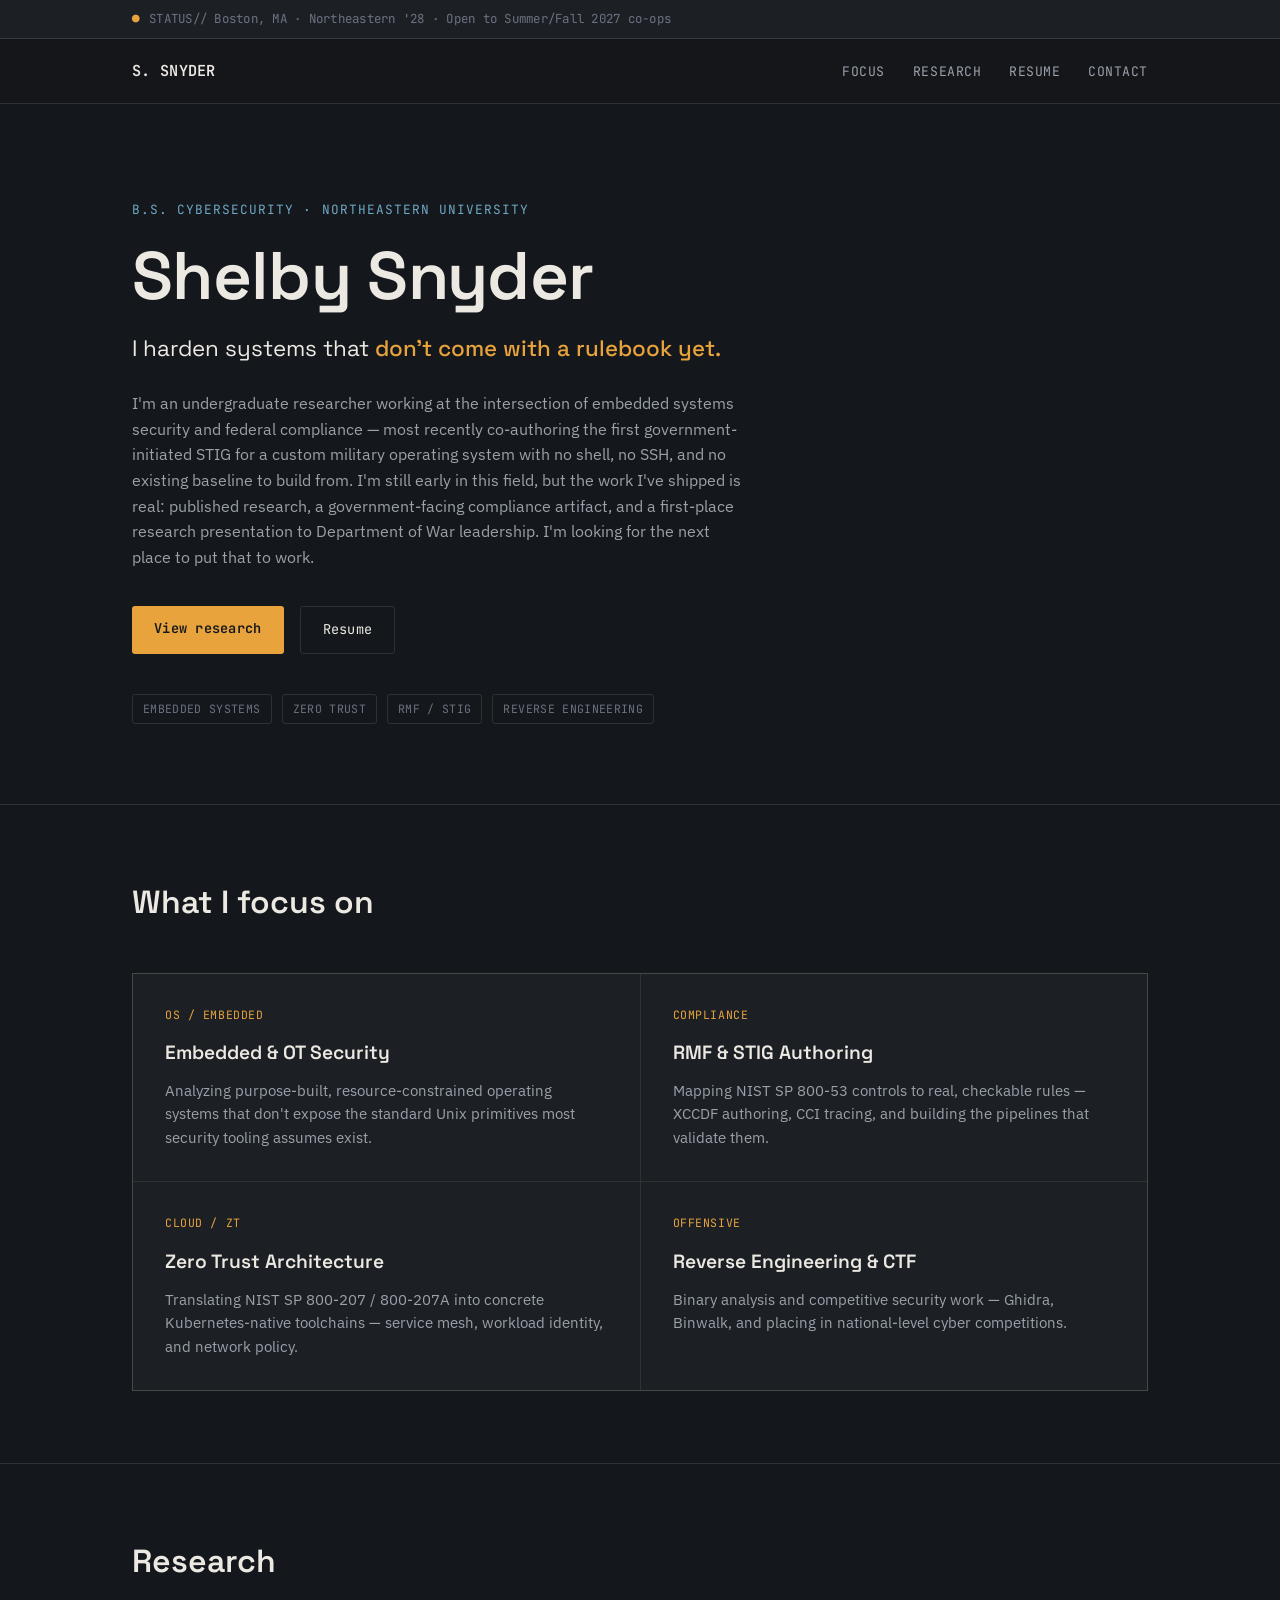
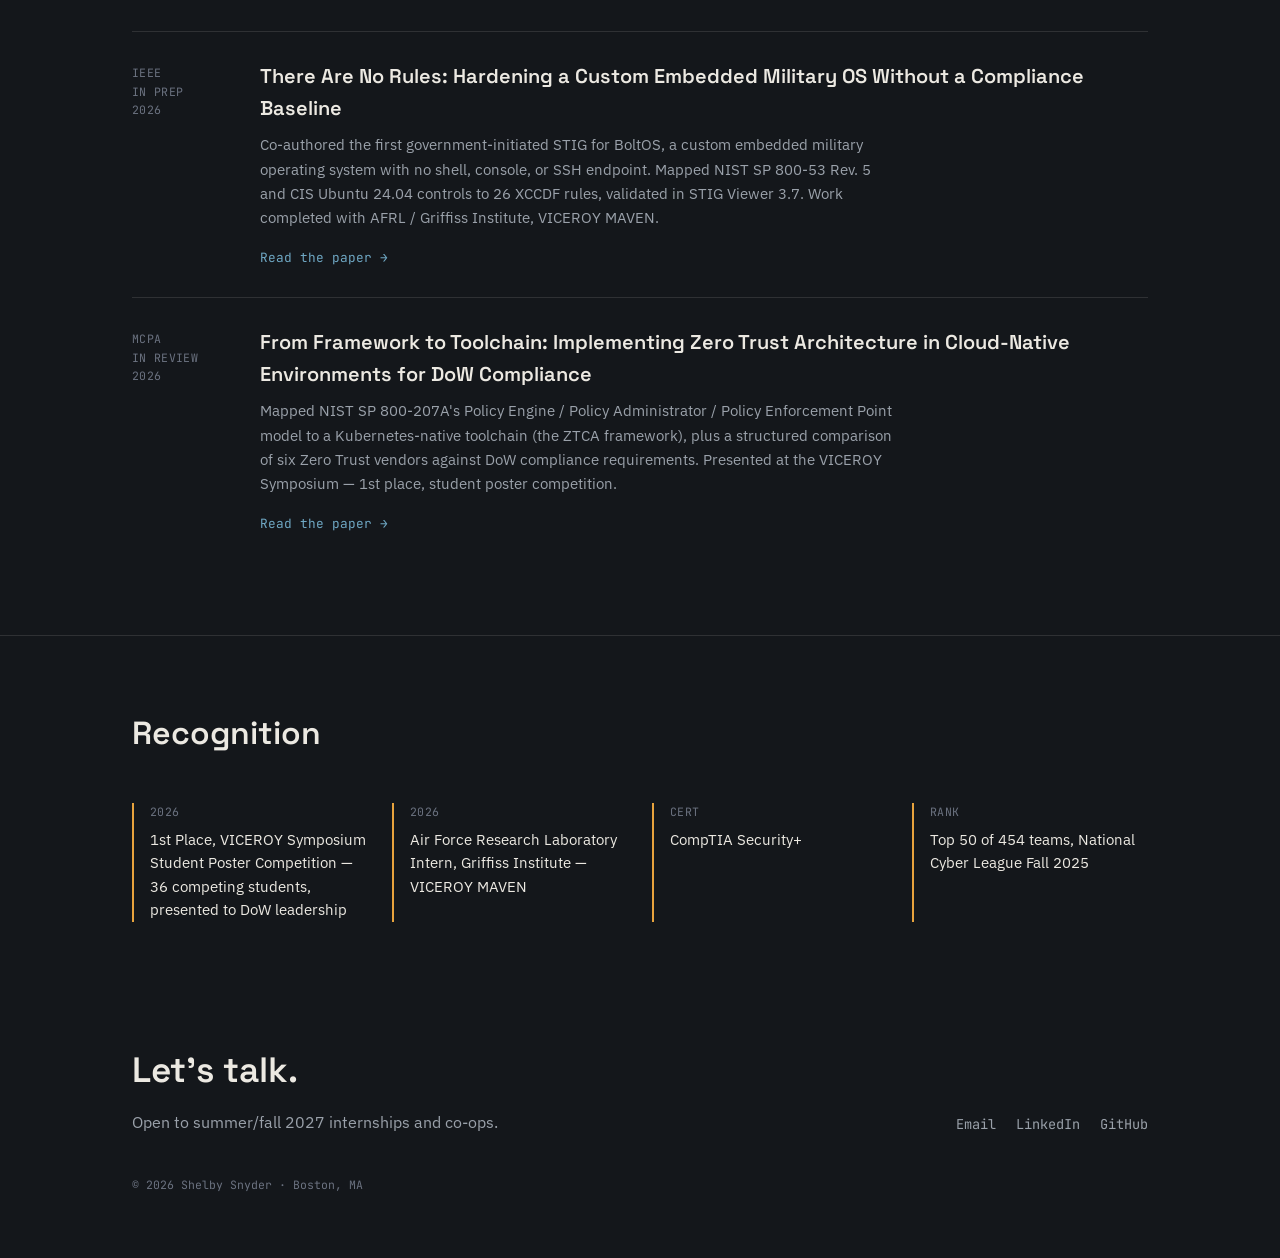
==== portfolio/index.html @ 6907a254 "Home page" ====
<!DOCTYPE html>
<html lang="en">
<head>
<meta charset="UTF-8" />
<meta name="viewport" content="width=device-width, initial-scale=1.0" />
<title>Shelby Snyder — Cybersecurity</title>
<meta name="description" content="Shelby Snyder — cybersecurity undergraduate researcher focused on embedded systems security, compliance frameworks, and Zero Trust architecture." />
<link rel="preconnect" href="https://fonts.googleapis.com">
<link rel="preconnect" href="https://fonts.gstatic.com" crossorigin>
<link href="https://fonts.googleapis.com/css2?family=Space+Grotesk:wght@400;500;600;700&family=IBM+Plex+Sans:wght@400;500;600&family=JetBrains+Mono:wght@400;500;600&display=swap" rel="stylesheet">
<style>
  :root {
    --bg: #14171B;
    --bg-panel: #1C2025;
    --bg-panel-2: #21262C;
    --text: #ECE9E2;
    --text-dim: #9AA1AA;
    --text-faint: #6B7280;
    --amber: #E8A33D;
    --blue: #6FA8C4;
    --line: rgba(236, 233, 226, 0.12);
    --font-display: 'Space Grotesk', sans-serif;
    --font-body: 'IBM Plex Sans', sans-serif;
    --font-mono: 'JetBrains Mono', monospace;
  }

  * { margin: 0; padding: 0; box-sizing: border-box; }

  html { scroll-behavior: smooth; }

  body {
    background: var(--bg);
    color: var(--text);
    font-family: var(--font-body);
    line-height: 1.6;
    -webkit-font-smoothing: antialiased;
  }

  a { color: inherit; text-decoration: none; }

  :focus-visible {
    outline: 2px solid var(--amber);
    outline-offset: 3px;
  }

  .wrap {
    max-width: 1080px;
    margin: 0 auto;
    padding: 0 32px;
  }

  /* ---------- NAV ---------- */
  header {
    position: sticky;
    top: 0;
    z-index: 10;
    background: rgba(20, 23, 27, 0.9);
    backdrop-filter: blur(8px);
    border-bottom: 1px solid var(--line);
  }

  nav.wrap {
    display: flex;
    justify-content: space-between;
    align-items: center;
    padding-top: 20px;
    padding-bottom: 20px;
    flex-wrap: wrap;
    gap: 12px;
  }

  .logo {
    font-family: var(--font-mono);
    font-size: 0.95rem;
    font-weight: 600;
    letter-spacing: 0.02em;
  }

  .nav-links {
    display: flex;
    gap: 28px;
    list-style: none;
    font-family: var(--font-mono);
    font-size: 0.82rem;
    letter-spacing: 0.04em;
    text-transform: uppercase;
  }

  .nav-links a {
    color: var(--text-dim);
    transition: color 0.15s ease;
  }

  .nav-links a:hover { color: var(--amber); }

  /* ---------- STATUS STRIP ---------- */
  .status-strip {
    background: var(--bg-panel);
    border-bottom: 1px solid var(--line);
    font-family: var(--font-mono);
    font-size: 0.78rem;
    color: var(--text-faint);
    letter-spacing: 0.02em;
  }

  .status-strip .wrap {
    padding-top: 9px;
    padding-bottom: 9px;
    display: flex;
    align-items: center;
    gap: 10px;
    flex-wrap: wrap;
  }

  .status-strip .dot {
    color: var(--amber);
    animation: blink 2.4s step-start infinite;
  }

  @media (prefers-reduced-motion: reduce) {
    .status-strip .dot { animation: none; }
    html { scroll-behavior: auto; }
  }

  @keyframes blink {
    50% { opacity: 0.25; }
  }

  /* ---------- HERO ---------- */
  .hero {
    padding: 96px 0 80px;
    border-bottom: 1px solid var(--line);
  }

  .eyebrow {
    font-family: var(--font-mono);
    font-size: 0.8rem;
    color: var(--blue);
    letter-spacing: 0.08em;
    text-transform: uppercase;
    margin-bottom: 20px;
  }

  h1 {
    font-family: var(--font-display);
    font-size: clamp(2.6rem, 6vw, 4.2rem);
    font-weight: 600;
    line-height: 1.05;
    letter-spacing: -0.01em;
    margin-bottom: 20px;
  }

  .thesis {
    font-family: var(--font-display);
    font-size: clamp(1.15rem, 2vw, 1.4rem);
    color: var(--text);
    font-weight: 400;
    max-width: 640px;
    margin-bottom: 24px;
  }

  .thesis strong {
    color: var(--amber);
    font-weight: 500;
  }

  .bio {
    max-width: 620px;
    color: var(--text-dim);
    font-size: 1rem;
    margin-bottom: 36px;
  }

  .cta-row {
    display: flex;
    gap: 16px;
    flex-wrap: wrap;
    margin-bottom: 40px;
  }

  .btn {
    font-family: var(--font-mono);
    font-size: 0.85rem;
    letter-spacing: 0.02em;
    padding: 12px 22px;
    border-radius: 3px;
    transition: all 0.15s ease;
    display: inline-block;
  }

  .btn-primary {
    background: var(--amber);
    color: #14171B;
    font-weight: 600;
  }

  .btn-primary:hover { background: #f0b558; }

  .btn-secondary {
    border: 1px solid var(--line);
    color: var(--text);
  }

  .btn-secondary:hover { border-color: var(--blue); color: var(--blue); }

  .tag-row {
    display: flex;
    gap: 10px;
    flex-wrap: wrap;
  }

  .tag {
    font-family: var(--font-mono);
    font-size: 0.72rem;
    letter-spacing: 0.03em;
    color: var(--text-faint);
    border: 1px solid var(--line);
    padding: 5px 10px;
    border-radius: 3px;
    text-transform: uppercase;
  }

  /* ---------- SECTION HEADERS ---------- */
  section { padding: 72px 0; border-bottom: 1px solid var(--line); }
  section:last-of-type { border-bottom: none; }

  .section-head {
    margin-bottom: 44px;
  }

  .section-head h2 {
    font-family: var(--font-display);
    font-size: clamp(1.5rem, 3vw, 2rem);
    font-weight: 600;
  }

  /* ---------- FOCUS GRID ---------- */
  .focus-grid {
    display: grid;
    grid-template-columns: repeat(2, 1fr);
    gap: 1px;
    background: var(--line);
    border: 1px solid var(--line);
  }

  .focus-card {
    background: var(--bg-panel);
    padding: 32px;
    opacity: 0;
    transform: translateY(12px);
    transition: opacity 0.5s ease, transform 0.5s ease;
  }

  .focus-card.visible { opacity: 1; transform: translateY(0); }

  .focus-tag {
    font-family: var(--font-mono);
    font-size: 0.72rem;
    color: var(--amber);
    letter-spacing: 0.05em;
    margin-bottom: 14px;
    display: block;
  }

  .focus-card h3 {
    font-family: var(--font-display);
    font-size: 1.2rem;
    font-weight: 600;
    margin-bottom: 10px;
  }

  .focus-card p {
    color: var(--text-dim);
    font-size: 0.92rem;
  }

  /* ---------- RESEARCH ---------- */
  .research-item {
    display: grid;
    grid-template-columns: 100px 1fr;
    gap: 28px;
    padding: 28px 0;
    border-top: 1px solid var(--line);
    opacity: 0;
    transform: translateY(12px);
    transition: opacity 0.5s ease, transform 0.5s ease;
  }

  .research-item.visible { opacity: 1; transform: translateY(0); }

  .research-item:first-of-type { border-top: none; }

  .research-meta {
    font-family: var(--font-mono);
    font-size: 0.72rem;
    color: var(--text-faint);
    letter-spacing: 0.03em;
    padding-top: 4px;
  }

  .research-body h3 {
    font-family: var(--font-display);
    font-size: 1.25rem;
    font-weight: 600;
    margin-bottom: 8px;
  }

  .research-body p {
    color: var(--text-dim);
    font-size: 0.95rem;
    max-width: 640px;
    margin-bottom: 14px;
  }

  .research-link {
    font-family: var(--font-mono);
    font-size: 0.8rem;
    color: var(--blue);
    border-bottom: 1px solid transparent;
  }

  .research-link:hover { border-bottom-color: var(--blue); }

  /* ---------- RECOGNITION STRIP ---------- */
  .recognition {
    display: grid;
    grid-template-columns: repeat(4, 1fr);
    gap: 24px;
  }

  .rec-item {
    border-left: 2px solid var(--amber);
    padding-left: 16px;
  }

  .rec-item .num {
    font-family: var(--font-mono);
    font-size: 0.72rem;
    color: var(--text-faint);
    text-transform: uppercase;
    letter-spacing: 0.03em;
    margin-bottom: 6px;
    display: block;
  }

  .rec-item p {
    font-size: 0.92rem;
    color: var(--text);
  }

  /* ---------- FOOTER ---------- */
  footer {
    padding: 48px 0 64px;
  }

  .footer-row {
    display: flex;
    justify-content: space-between;
    align-items: flex-end;
    flex-wrap: wrap;
    gap: 24px;
  }

  footer h2 {
    font-family: var(--font-display);
    font-size: clamp(1.6rem, 3vw, 2.2rem);
    font-weight: 600;
    margin-bottom: 12px;
  }

  .footer-links {
    display: flex;
    gap: 20px;
    font-family: var(--font-mono);
    font-size: 0.85rem;
  }

  .footer-links a { color: var(--text-dim); }
  .footer-links a:hover { color: var(--amber); }

  .footer-note {
    font-family: var(--font-mono);
    font-size: 0.72rem;
    color: var(--text-faint);
    margin-top: 40px;
  }

  /* ---------- RESPONSIVE ---------- */
  @media (max-width: 720px) {
    .focus-grid { grid-template-columns: 1fr; }
    .recognition { grid-template-columns: repeat(2, 1fr); }
    .research-item { grid-template-columns: 1fr; gap: 8px; }
    nav.wrap { justify-content: center; text-align: center; }
    .footer-row { flex-direction: column; align-items: flex-start; }
  }

  @media (max-width: 480px) {
    .recognition { grid-template-columns: 1fr; }
  }
</style>
</head>
<body>

<header>
  <div class="status-strip">
    <div class="wrap">
      <span class="dot">●</span>
      <span>STATUS// Boston, MA · Northeastern '28 · Open to Summer/Fall 2027 co-ops</span>
    </div>
  </div>
  <nav class="wrap">
    <a class="logo" href="#top">S. SNYDER</a>
    <ul class="nav-links">
      <li><a href="#focus">Focus</a></li>
      <li><a href="#research">Research</a></li>
      <li><a href="resume.html">Resume</a></li>
      <li><a href="#contact">Contact</a></li>
    </ul>
  </nav>
</header>

<main>
  <section class="hero" id="top">
    <div class="wrap">
      <div class="eyebrow">B.S. Cybersecurity · Northeastern University</div>
      <h1>Shelby Snyder</h1>
      <p class="thesis">I harden systems that <strong>don't come with a rulebook yet.</strong></p>
      <p class="bio">
        I'm an undergraduate researcher working at the intersection of embedded systems security
        and federal compliance — most recently co-authoring the first government-initiated STIG
        for a custom military operating system with no shell, no SSH, and no existing baseline to
        build from. I'm still early in this field, but the work I've shipped is real: published
        research, a government-facing compliance artifact, and a first-place research presentation
        to Department of War leadership. I'm looking for the next place to put that to work.
      </p>
      <div class="cta-row">
        <a class="btn btn-primary" href="#research">View research</a>
        <a class="btn btn-secondary" href="resume.html">Resume</a>
      </div>
      <div class="tag-row">
        <span class="tag">Embedded Systems</span>
        <span class="tag">Zero Trust</span>
        <span class="tag">RMF / STIG</span>
        <span class="tag">Reverse Engineering</span>
      </div>
    </div>
  </section>

  <section id="focus">
    <div class="wrap">
      <div class="section-head">
        <h2>What I focus on</h2>
      </div>
      <div class="focus-grid">
        <div class="focus-card">
          <span class="focus-tag">OS / EMBEDDED</span>
          <h3>Embedded &amp; OT Security</h3>
          <p>Analyzing purpose-built, resource-constrained operating systems that don't expose
          the standard Unix primitives most security tooling assumes exist.</p>
        </div>
        <div class="focus-card">
          <span class="focus-tag">COMPLIANCE</span>
          <h3>RMF &amp; STIG Authoring</h3>
          <p>Mapping NIST SP 800-53 controls to real, checkable rules — XCCDF authoring,
          CCI tracing, and building the pipelines that validate them.</p>
        </div>
        <div class="focus-card">
          <span class="focus-tag">CLOUD / ZT</span>
          <h3>Zero Trust Architecture</h3>
          <p>Translating NIST SP 800-207 / 800-207A into concrete Kubernetes-native
          toolchains — service mesh, workload identity, and network policy.</p>
        </div>
        <div class="focus-card">
          <span class="focus-tag">OFFENSIVE</span>
          <h3>Reverse Engineering &amp; CTF</h3>
          <p>Binary analysis and competitive security work — Ghidra, Binwalk, and
          placing in national-level cyber competitions.</p>
        </div>
      </div>
    </div>
  </section>

  <section id="research">
    <div class="wrap">
      <div class="section-head">
        <h2>Research</h2>
      </div>

      <div class="research-item">
        <div class="research-meta">IEEE<br/>IN PREP<br/>2026</div>
        <div class="research-body">
          <h3>There Are No Rules: Hardening a Custom Embedded Military OS Without a Compliance Baseline</h3>
          <p>Co-authored the first government-initiated STIG for BoltOS, a custom embedded
          military operating system with no shell, console, or SSH endpoint. Mapped NIST SP
          800-53 Rev. 5 and CIS Ubuntu 24.04 controls to 26 XCCDF rules, validated in STIG
          Viewer 3.7. Work completed with AFRL / Griffiss Institute, VICEROY MAVEN.</p>
          <a class="research-link" href="#">Read the paper →</a>
        </div>
      </div>

      <div class="research-item">
        <div class="research-meta">MCPA<br/>IN REVIEW<br/>2026</div>
        <div class="research-body">
          <h3>From Framework to Toolchain: Implementing Zero Trust Architecture in Cloud-Native Environments for DoW Compliance</h3>
          <p>Mapped NIST SP 800-207A's Policy Engine / Policy Administrator / Policy Enforcement
          Point model to a Kubernetes-native toolchain (the ZTCA framework), plus a structured
          comparison of six Zero Trust vendors against DoW compliance requirements. Presented
          at the VICEROY Symposium — 1st place, student poster competition.</p>
          <a class="research-link" href="#">Read the paper →</a>
        </div>
      </div>
    </div>
  </section>

  <section id="recognition">
    <div class="wrap">
      <div class="section-head">
        <h2>Recognition</h2>
      </div>
      <div class="recognition">
        <div class="rec-item">
          <span class="num">2026</span>
          <p>1st Place, VICEROY Symposium Student Poster Competition — 36 competing students, presented to DoW leadership</p>
        </div>
        <div class="rec-item">
          <span class="num">2026</span>
          <p>Air Force Research Laboratory Intern, Griffiss Institute — VICEROY MAVEN</p>
        </div>
        <div class="rec-item">
          <span class="num">CERT</span>
          <p>CompTIA Security+</p>
        </div>
        <div class="rec-item">
          <span class="num">RANK</span>
          <p>Top 50 of 454 teams, National Cyber League Fall 2025</p>
        </div>
      </div>
    </div>
  </section>
</main>

<footer id="contact">
  <div class="wrap">
    <div class="footer-row">
      <div>
        <h2>Let's talk.</h2>
        <p style="color: var(--text-dim);">Open to summer/fall 2027 internships and co-ops.</p>
      </div>
      <div class="footer-links">
        <a href="mailto:shelbychsnyder@gmail.com">Email</a>
        <a href="https://www.linkedin.com/in/shelbycsnyder" target="_blank" rel="noopener">LinkedIn</a>
        <a href="#">GitHub</a>
      </div>
    </div>
    <p class="footer-note">© 2026 Shelby Snyder · Boston, MA</p>
  </div>
</footer>

<script>
  // Scroll-reveal for focus cards and research items
  const revealEls = document.querySelectorAll('.focus-card, .research-item');
  const prefersReducedMotion = window.matchMedia('(prefers-reduced-motion: reduce)').matches;

  if (prefersReducedMotion) {
    revealEls.forEach(el => el.classList.add('visible'));
  } else {
    const observer = new IntersectionObserver((entries) => {
      entries.forEach(entry => {
        if (entry.isIntersecting) {
          entry.target.classList.add('visible');
          observer.unobserve(entry.target);
        }
      });
    }, { threshold: 0.15 });

    revealEls.forEach(el => observer.observe(el));
  }
</script>

</body>
</html>
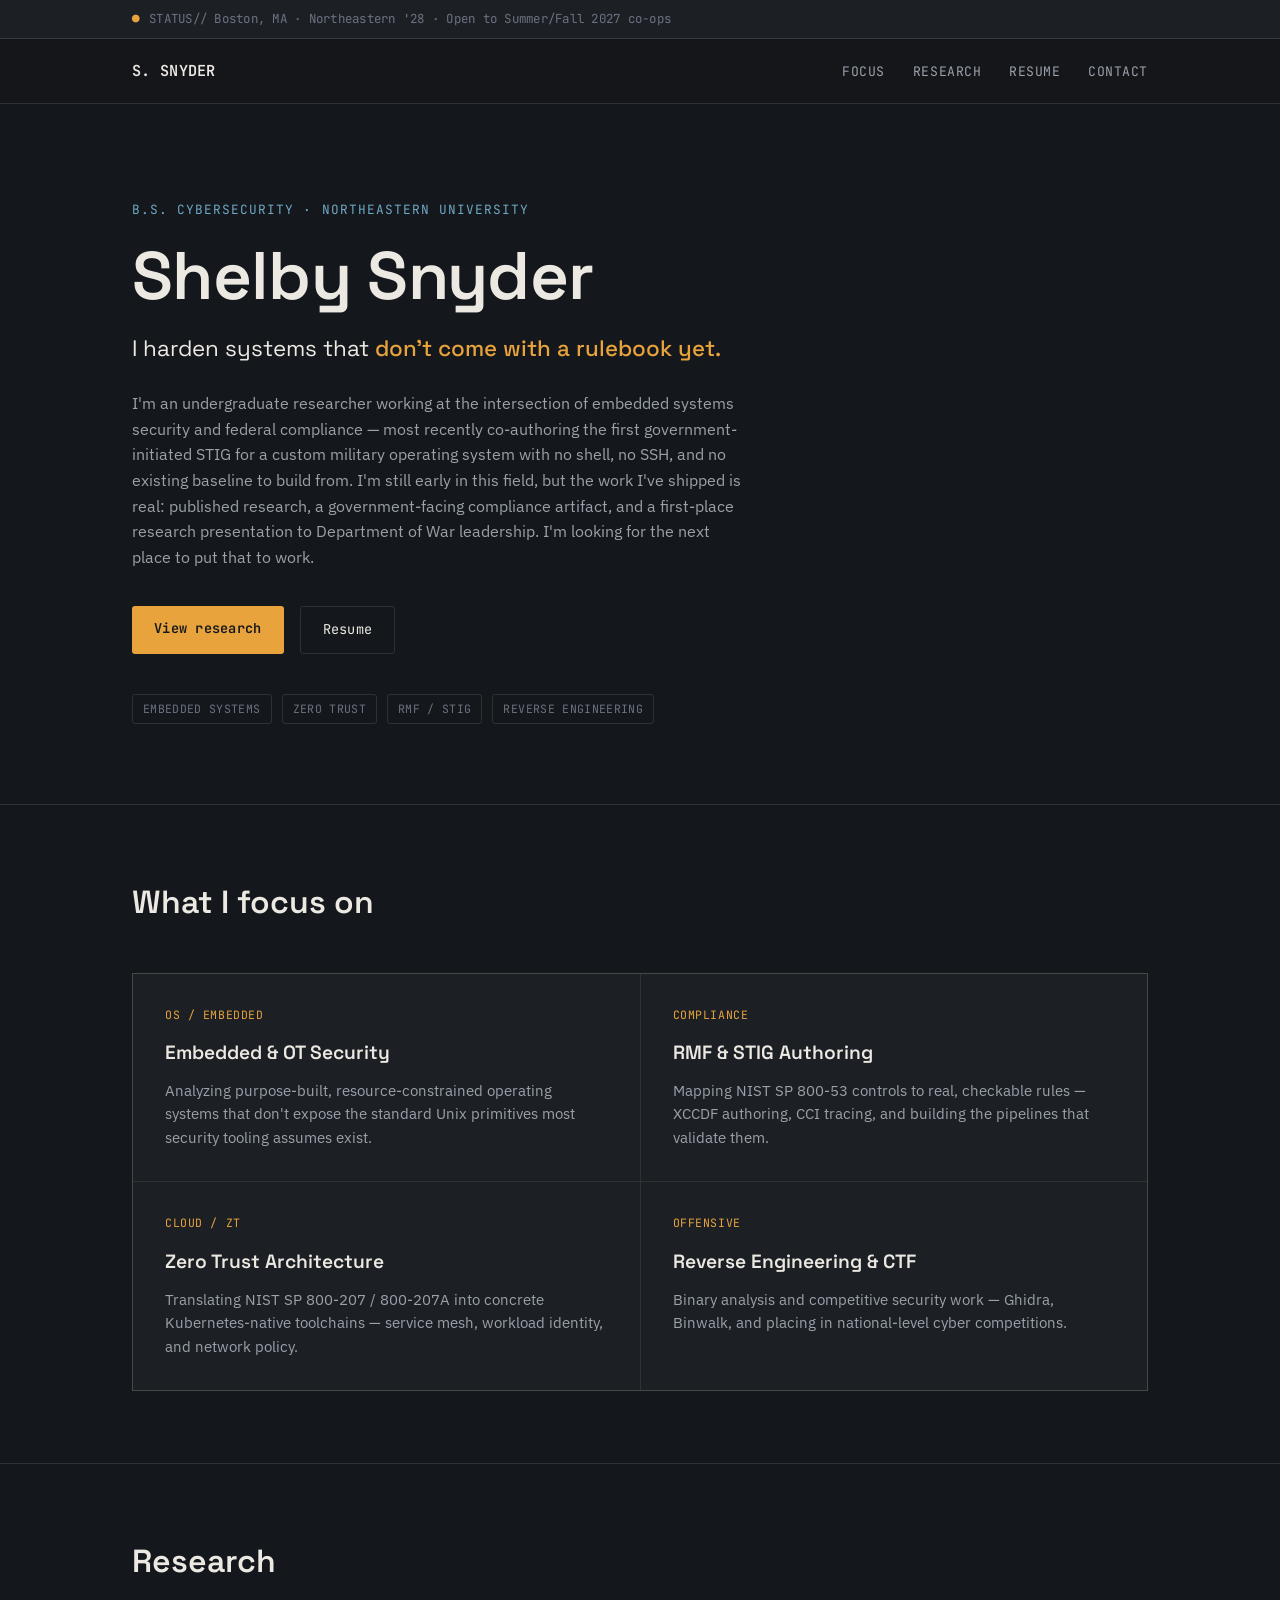
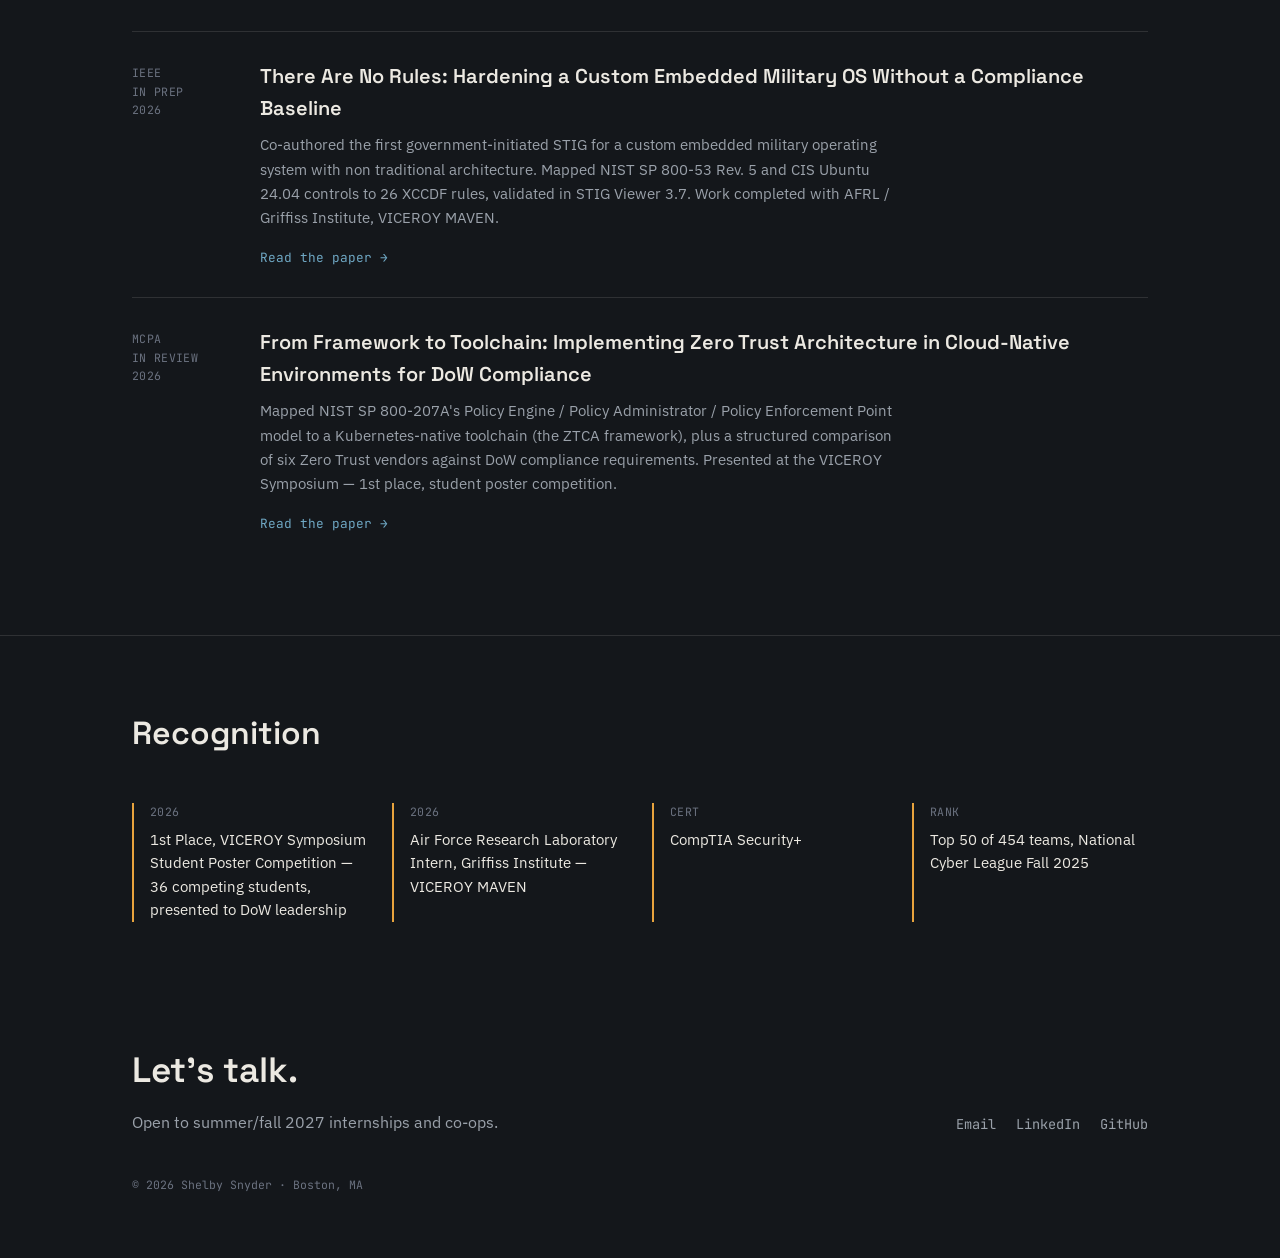
==== commit abc12db6: "edit" ====
--- a/portfolio/index.html
+++ b/portfolio/index.html
@@ -490,8 +490,8 @@
         <div class="research-meta">IEEE<br/>IN PREP<br/>2026</div>
         <div class="research-body">
           <h3>There Are No Rules: Hardening a Custom Embedded Military OS Without a Compliance Baseline</h3>
-          <p>Co-authored the first government-initiated STIG for BoltOS, a custom embedded
-          military operating system with no shell, console, or SSH endpoint. Mapped NIST SP
+          <p>Co-authored the first government-initiated STIG for a custom embedded
+          military operating system with non traditional architecture. Mapped NIST SP
           800-53 Rev. 5 and CIS Ubuntu 24.04 controls to 26 XCCDF rules, validated in STIG
           Viewer 3.7. Work completed with AFRL / Griffiss Institute, VICEROY MAVEN.</p>
           <a class="research-link" href="#">Read the paper →</a>
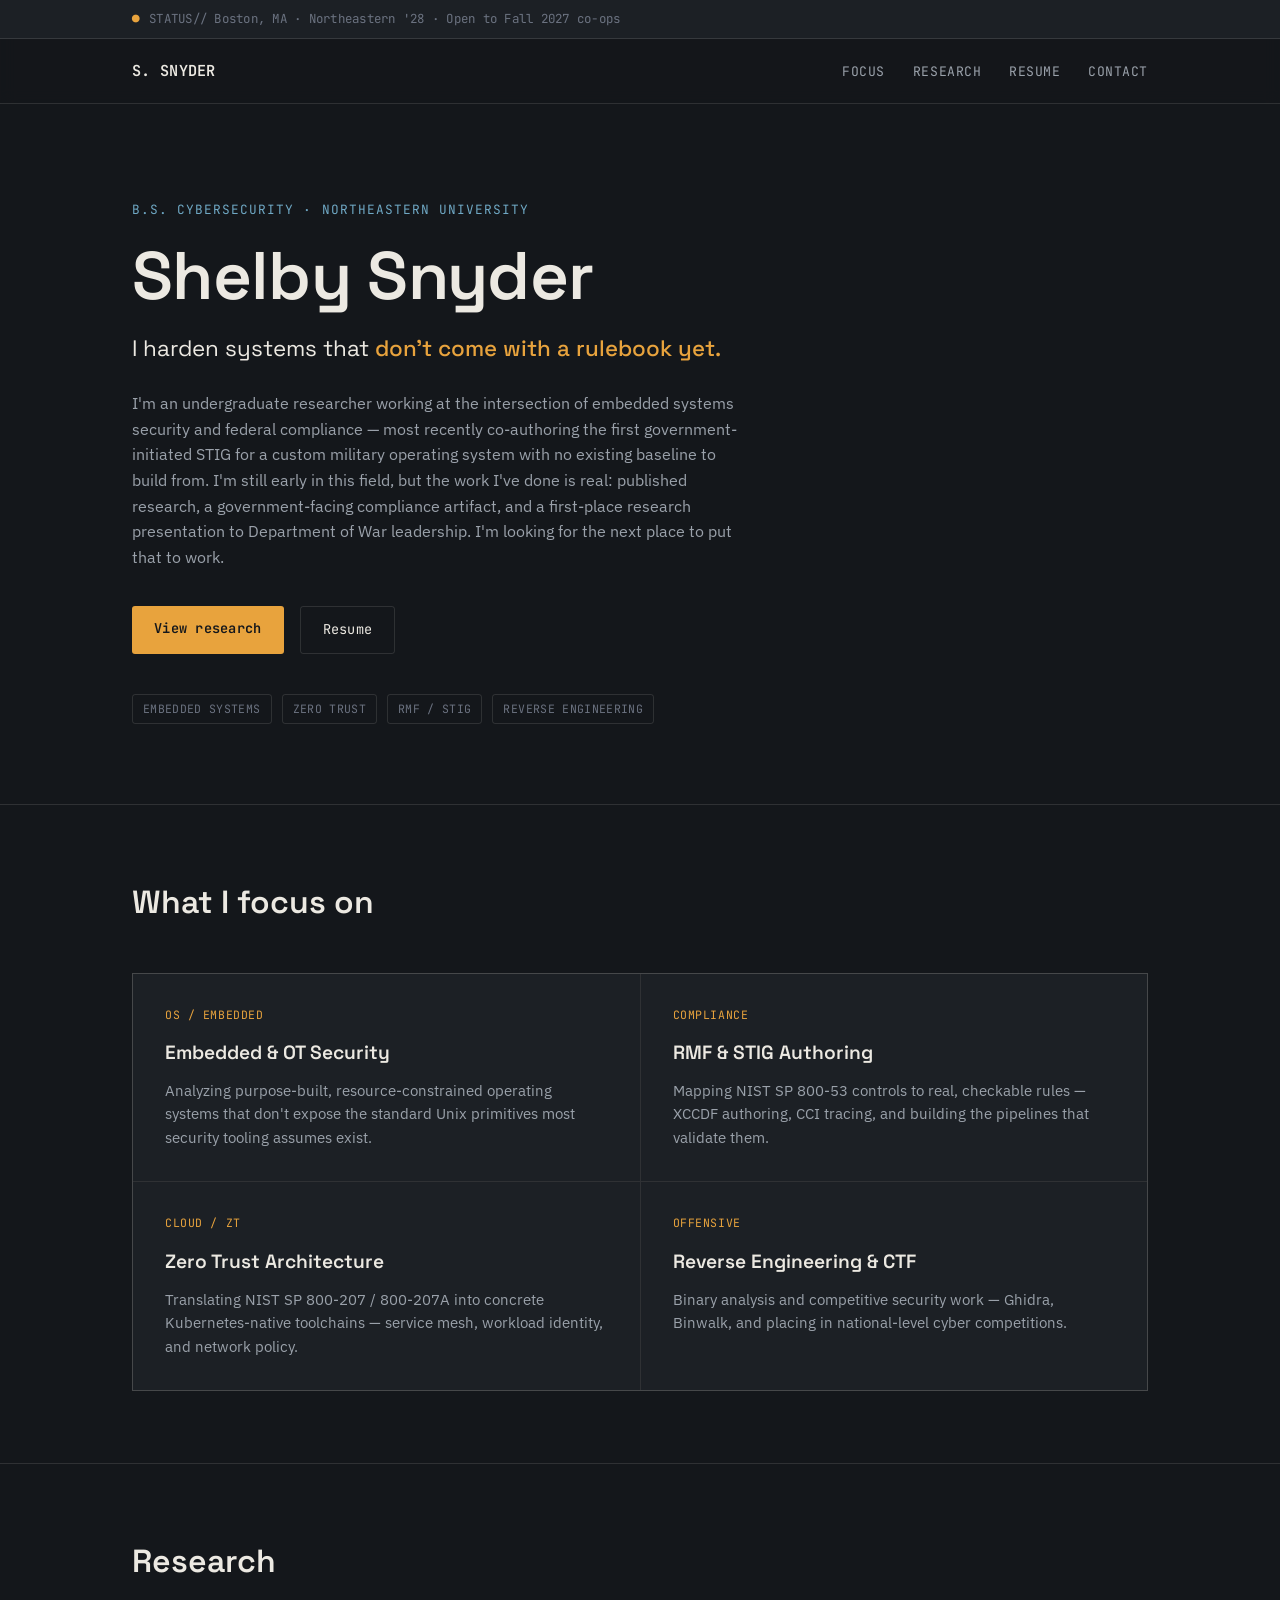
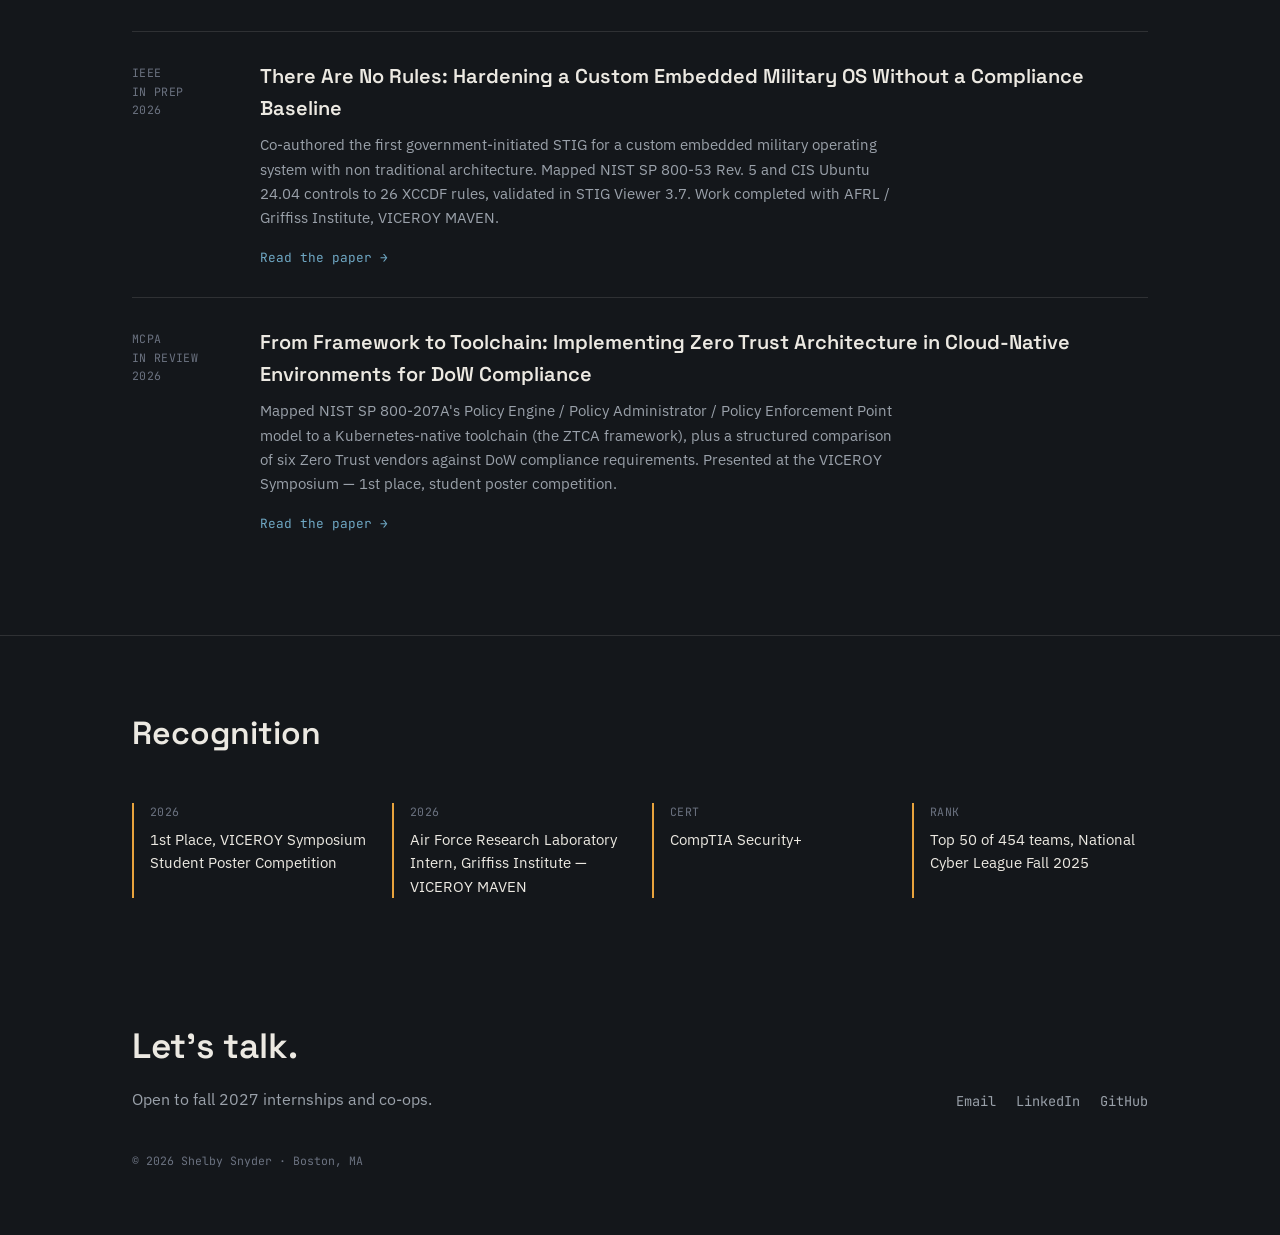
==== commit dc939d45: "moving stuff" ====
--- a/portfolio/index.html
+++ b/portfolio/index.html
@@ -405,7 +405,7 @@
   <div class="status-strip">
     <div class="wrap">
       <span class="dot">●</span>
-      <span>STATUS// Boston, MA · Northeastern '28 · Open to Summer/Fall 2027 co-ops</span>
+      <span>STATUS// Boston, MA · Northeastern '28 · Open to Fall 2027 co-ops</span>
     </div>
   </div>
   <nav class="wrap">
@@ -428,8 +428,8 @@
       <p class="bio">
         I'm an undergraduate researcher working at the intersection of embedded systems security
         and federal compliance — most recently co-authoring the first government-initiated STIG
-        for a custom military operating system with no shell, no SSH, and no existing baseline to
-        build from. I'm still early in this field, but the work I've shipped is real: published
+        for a custom military operating system with no existing baseline to
+        build from. I'm still early in this field, but the work I've done is real: published
         research, a government-facing compliance artifact, and a first-place research presentation
         to Department of War leadership. I'm looking for the next place to put that to work.
       </p>
@@ -520,7 +520,7 @@
       <div class="recognition">
         <div class="rec-item">
           <span class="num">2026</span>
-          <p>1st Place, VICEROY Symposium Student Poster Competition — 36 competing students, presented to DoW leadership</p>
+          <p>1st Place, VICEROY Symposium Student Poster Competition</p>
         </div>
         <div class="rec-item">
           <span class="num">2026</span>
@@ -544,7 +544,7 @@
     <div class="footer-row">
       <div>
         <h2>Let's talk.</h2>
-        <p style="color: var(--text-dim);">Open to summer/fall 2027 internships and co-ops.</p>
+        <p style="color: var(--text-dim);">Open to fall 2027 internships and co-ops.</p>
       </div>
       <div class="footer-links">
         <a href="mailto:shelbychsnyder@gmail.com">Email</a>
